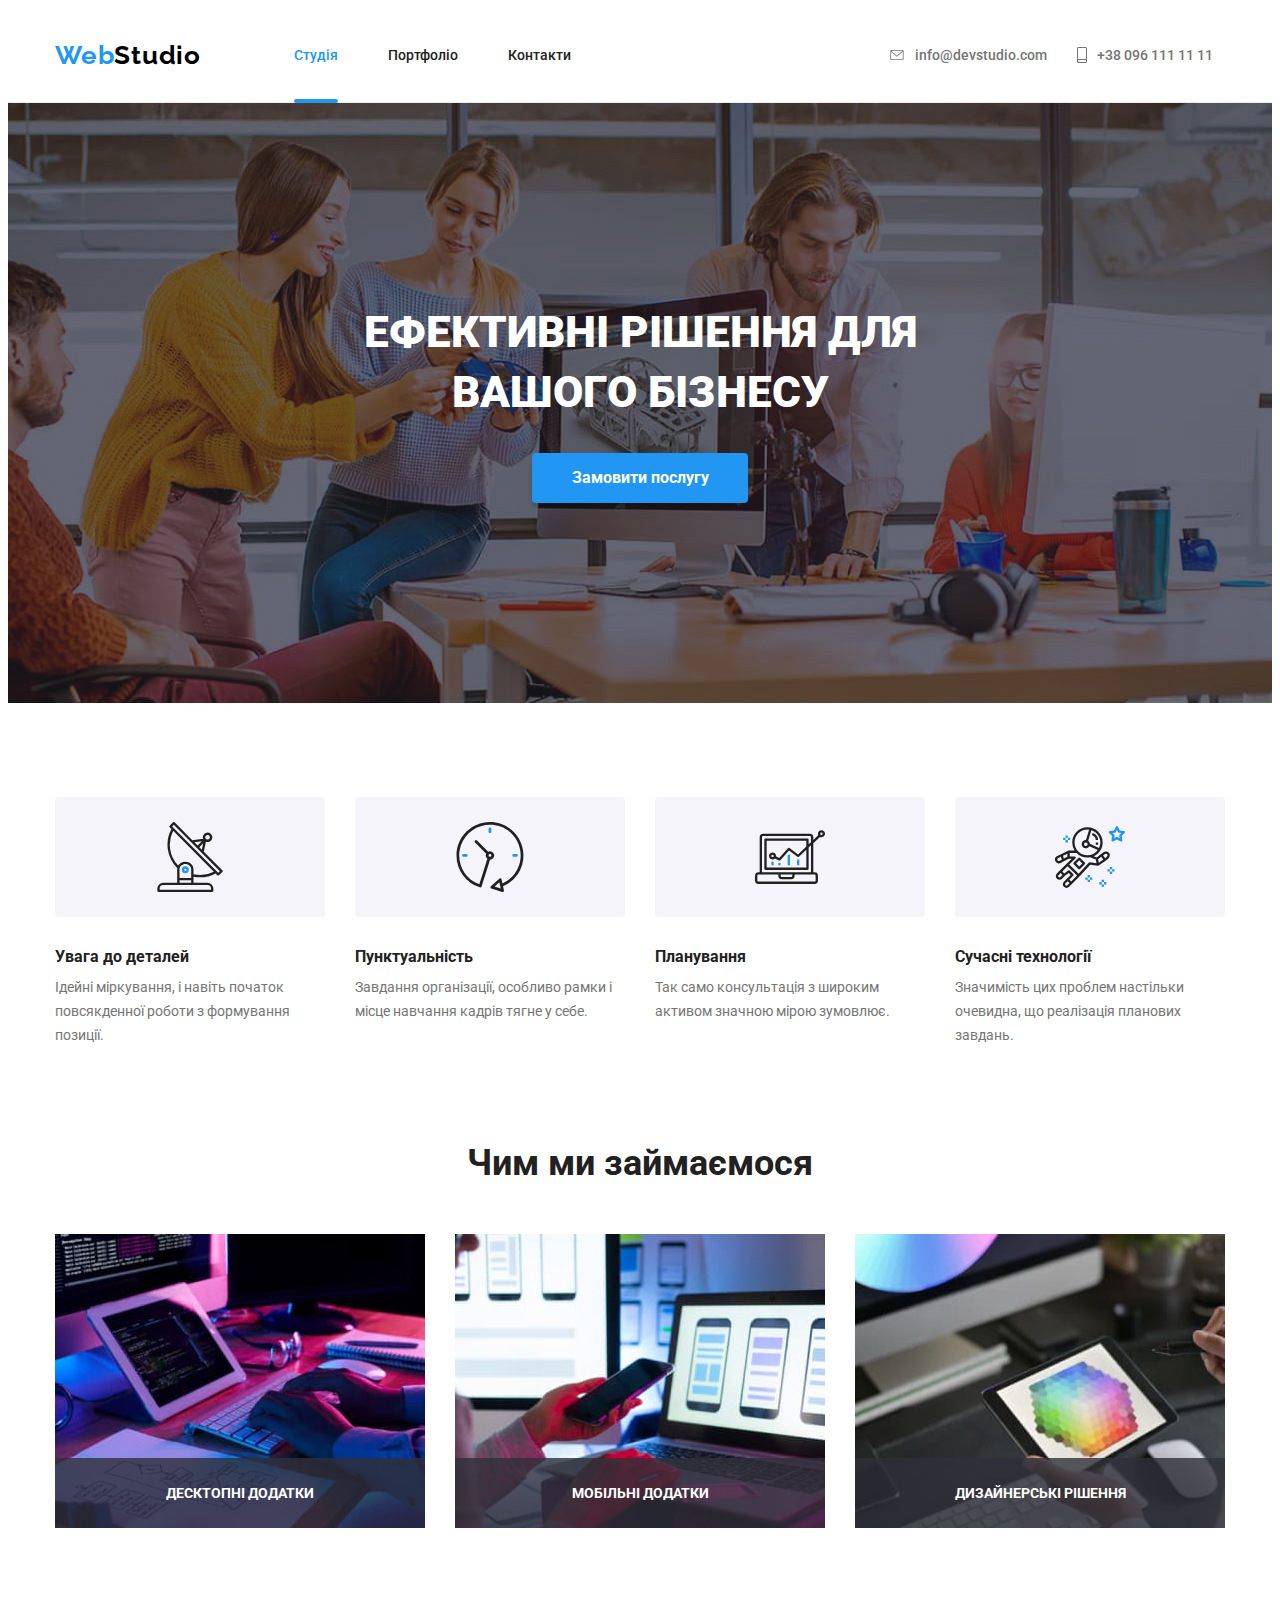
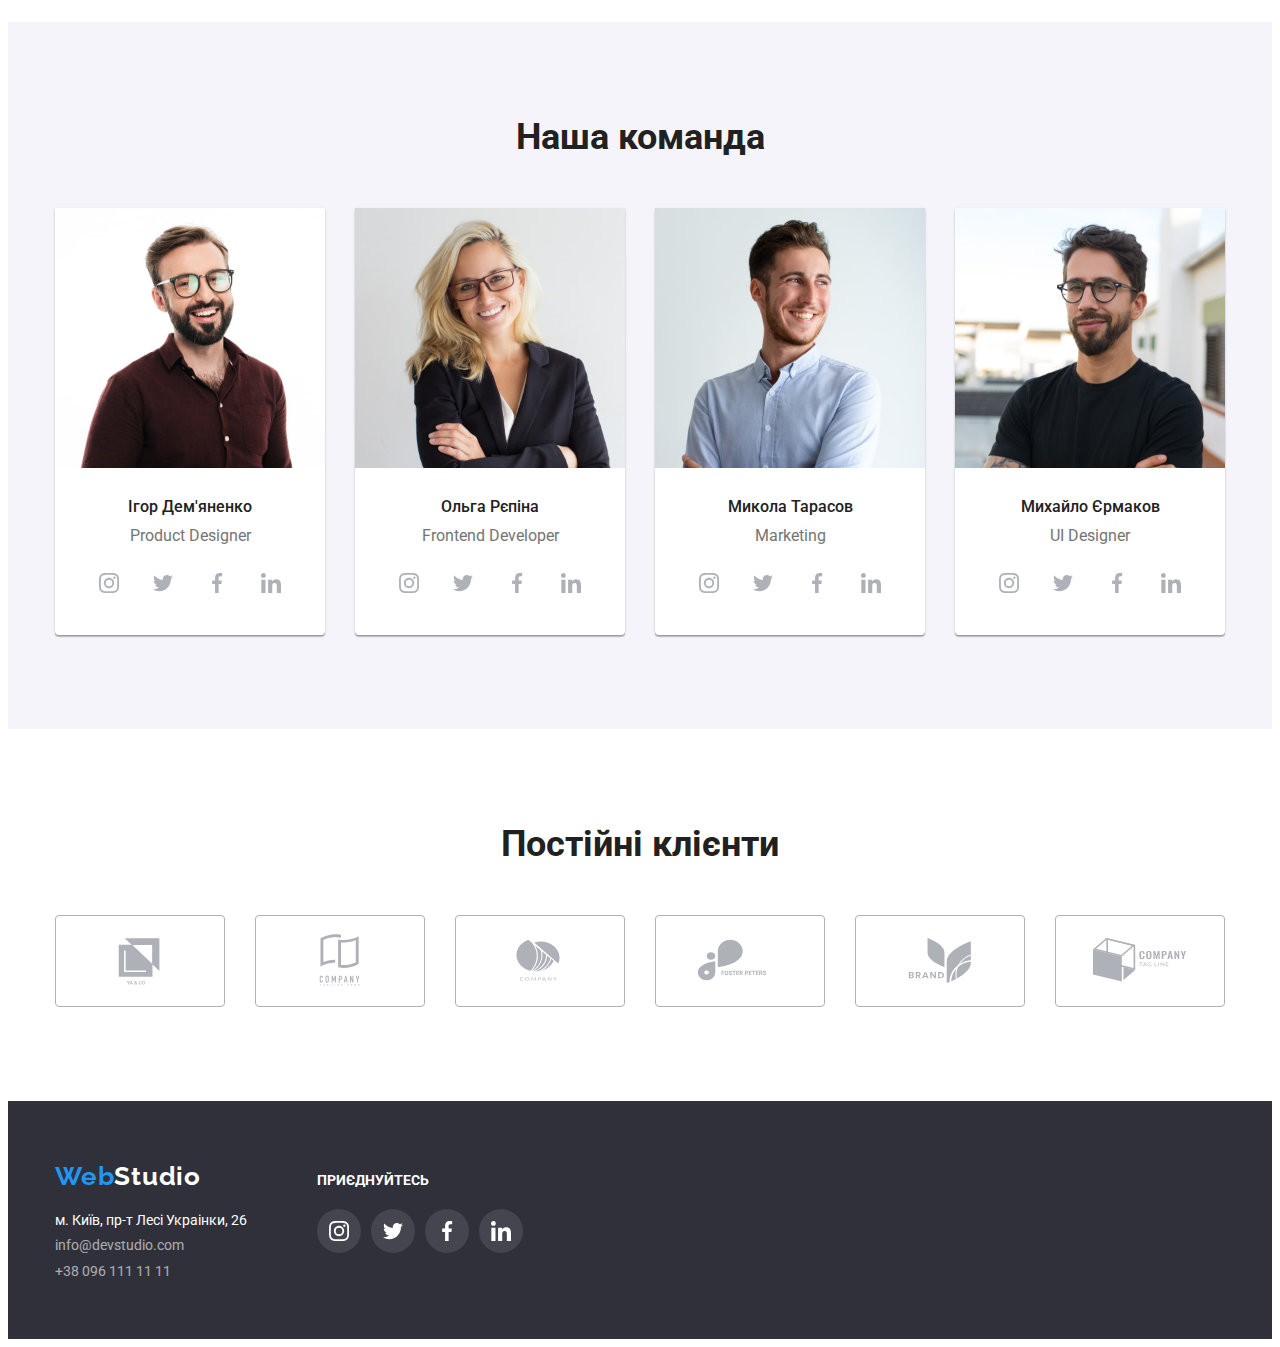
==== index.html @ 398fbf96 "Add files via upload" ====
<!DOCTYPE html>
<html lang="uk">
  <head>
    <meta charset="UTF-8" />
    <meta http-equiv="X-UA-Compatible" content="IE=edge" />
    <meta name="viewport" content="width=device-width, initial-scale=1.0" />
    <title>Web studio</title>
    <link rel="preconnect" href="https://fonts.googleapis.com" />
    <link rel="preconnect" href="https://fonts.gstatic.com" crossorigin />
    <link
      href="https://fonts.googleapis.com/css2?family=Raleway:wght@700&family=Roboto:wght@400;500;700;900&display=swap"
      rel="stylesheet"
    />
    <link
      rel="stylesheet"
      href="https://cdnjs.cloudflare.com/ajax/libs/modern-normalize/1.1.0/modern-normalize.min.css"
      integrity="sha512-wpPYUAdjBVSE4KJnH1VR1HeZfpl1ub8YT/NKx4PuQ5NmX2tKuGu6U/JRp5y+Y8XG2tV+wKQpNHVUX03MfMFn9Q=="
      crossorigin="anonymous"
      referrerpolicy="no-referrer"
    />
    <link rel="stylesheet" href="./css/styles.css" />
  </head>
  <body>
    <header class="header">
      <div class="container">
        <nav class="header-nav">
          <a lang="en" class="link logo" href="./index.html"
            >Web<span class="logo-second-part">Studio</span></a
          >
          <ul class="list list-header-menu">
            <li class="left-header-item">
              <a class="link current" href="./index.html">Студія</a>
            </li>
            <li class="left-header-item">
              <a class="link" href="./portfolio.html">Портфоліо</a>
            </li>
            <li class="left-header-item">
              <a class="link" href="#">Контакти</a>
            </li>
          </ul>

          <ul class="list list-header-contacts">
            <li>
              <a class="link header-contacts" href="mailto:info@devstudio.com"
                ><svg class="icon-header" width="16" height="10">
                  <use href="./images/icons.svg#icon-envelope"></use></svg
                >info@devstudio.com</a
              >
            </li>
            <li>
              <a class="link header-contacts" href="tel:++380961111111"
                ><svg class="icon-header" width="10" height="16">
                  <use href="./images/icons.svg#icon-smartphone"></use></svg
                >+38 096 111 11 11</a
              >
            </li>
          </ul>
        </nav>
      </div>
    </header>
    <main>
      <!-- Секція герой -->
      <section class="hero-bgc bgi">
        <div class="container">
          <h1 class="hero-title">
            Ефективні рішення для <br />
            вашого бізнесу
          </h1>
          <button class="btn-studia" type="button" data-modal-open>
            Замовити послугу
          </button>
          <div class="backdrop is-hidden" data-modal>
            <div class="modal">
              <button class="button-modal" type="button" data-modal-close>
                <svg width="18" height="18">
                  <use href="./images/icons.svg#icon-close-black"></use>
                </svg>
              </button>
            </div>
          </div>
        </div>
      </section>

      <!-- Перлік переваг -->
      <section class="section benefits">
        <div class="container">
          <h2 class="visually-hidden">Наші переваги</h2>
          <ul class="list list-benefits">
            <li>
              <div class="thumb">
                <svg width="70" height="70">
                  <use href="./images/icons.svg#icon-antenna"></use>
                </svg>
              </div>
              <h3 class="post-title">Увага до деталей</h3>
              <p class="post-text">
                Ідейні міркування, і навіть початок повсякденної роботи з
                формування позиції.
              </p>
            </li>
            <li>
              <div class="thumb">
                <svg width="70" height="70">
                  <use href="./images/icons.svg#icon-clock"></use>
                </svg>
              </div>
              <h3 class="post-title">Пунктуальність</h3>
              <p class="post-text">
                Завдання організації, особливо рамки і місце навчання кадрів
                тягне у себе.
              </p>
            </li>
            <li>
              <div class="thumb">
                <svg width="70" height="70">
                  <use href="./images/icons.svg#icon-diagram"></use>
                </svg>
              </div>
              <h3 class="post-title">Планування</h3>
              <p class="post-text">
                Так само консультація з широким активом значною мірою зумовлює.
              </p>
            </li>
            <li>
              <div class="thumb">
                <svg width="70" height="70">
                  <use href="./images/icons.svg#icon-astronaut"></use>
                </svg>
              </div>
              <h3 class="post-title">Сучасні технології</h3>
              <p class="post-text">
                Значимість цих проблем настільки очевидна, що реалізація
                планових завдань.
              </p>
            </li>
          </ul>
        </div>
      </section>

      <!-- чим займається компанія -->
      <section class="section">
        <div class="container">
          <h2 class="section-title">Чим ми займаємося</h2>
          <ul class="list list-flex">
            <li>
              <div class="img-overlay">
                <img
                  src="./images/box1.jpg"
                  alt="людина друкує на клавіатурі"
                  width="370"
                />
                <div class="text-overlay"><h3>Десктопні додатки</h3></div>
              </div>
            </li>
            <li>
              <div class="img-overlay">
                <img
                  src="./images/box2.jpg"
                  alt="людина тримає у руці телефон"
                  width="370"
                />
                <div class="text-overlay"><h3>Мобільні додатки</h3></div>
              </div>
            </li>
            <li>
              <div class="img-overlay">
                <img
                  src="./images/box3.jpg"
                  alt="людина користується планшетом"
                  width="370"
                />
                <div class="text-overlay"><h3>Дизайнерські рішення</h3></div>
              </div>
            </li>
          </ul>
        </div>
      </section>

      <!-- команда -->
      <section class="team-bgc section">
        <div class="container">
          <h2 class="section-title">Наша команда</h2>
          <ul class="list team-flex">
            <li class="team-list-item">
              <img
                src="./images/img.jpg"
                alt="фото Ігоря Дем'яненка"
                width="270"
              />
              <div class="team-title-text">
                <h3 class="team-titles">Ігор Дем'яненко</h3>
                <p lang="en" class="team-text">Product Designer</p>
                <ul class="list-team-social">
                  <li>
                    <a class="link-team-social" href="#"
                      ><svg class="icon-team-social" width="20" height="20">
                        <use
                          href="./images/icons.svg#icon-instagram"
                        ></use></svg
                    ></a>
                  </li>
                  <li>
                    <a class="link-team-social" href="#"
                      ><svg class="icon-team-social" width="20" height="20">
                        <use href="./images/icons.svg#icon-twitter"></use></svg
                    ></a>
                  </li>
                  <li>
                    <a class="link-team-social" href="#"
                      ><svg class="icon-team-social" width="20" height="20">
                        <use href="./images/icons.svg#icon-facebook"></use></svg
                    ></a>
                  </li>
                  <li>
                    <a class="link-team-social" href="#"
                      ><svg class="icon-team-social" width="20" height="20">
                        <use href="./images/icons.svg#icon-linkedin"></use></svg
                    ></a>
                  </li>
                </ul>
              </div>
            </li>
            <li class="team-list-item">
              <img
                src="./images/img1.jpg"
                alt="фото Ольги Рєпіної"
                width="270"
              />
              <div class="team-title-text">
                <h3 class="team-titles">Ольга Рєпіна</h3>
                <p lang="en" class="team-text">Frontend Developer</p>
                <ul class="list-team-social">
                  <li>
                    <a class="link-team-social" href="#"
                      ><svg class="icon-team-social" width="20" height="20">
                        <use
                          href="./images/icons.svg#icon-instagram"
                        ></use></svg
                    ></a>
                  </li>
                  <li>
                    <a class="link-team-social" href="#"
                      ><svg class="icon-team-social" width="20" height="20">
                        <use href="./images/icons.svg#icon-twitter"></use></svg
                    ></a>
                  </li>
                  <li>
                    <a class="link-team-social" href="#"
                      ><svg class="icon-team-social" width="20" height="20">
                        <use href="./images/icons.svg#icon-facebook"></use></svg
                    ></a>
                  </li>
                  <li>
                    <a class="link-team-social" href="#"
                      ><svg class="icon-team-social" width="20" height="20">
                        <use href="./images/icons.svg#icon-linkedin"></use></svg
                    ></a>
                  </li>
                </ul>
              </div>
            </li>
            <li class="team-list-item">
              <img
                src="./images/img2.jpg"
                alt="фото Миколи Тарасова"
                width="270"
              />
              <div class="team-title-text">
                <h3 class="team-titles">Микола Тарасов</h3>
                <p lang="en" class="team-text">Marketing</p>
                <ul class="list-team-social">
                  <li>
                    <a class="link-team-social" href="#"
                      ><svg class="icon-team-social" width="20" height="20">
                        <use
                          href="./images/icons.svg#icon-instagram"
                        ></use></svg
                    ></a>
                  </li>
                  <li>
                    <a class="link-team-social" href="#"
                      ><svg class="icon-team-social" width="20" height="20">
                        <use href="./images/icons.svg#icon-twitter"></use></svg
                    ></a>
                  </li>
                  <li>
                    <a class="link-team-social" href="#"
                      ><svg class="icon-team-social" width="20" height="20">
                        <use href="./images/icons.svg#icon-facebook"></use></svg
                    ></a>
                  </li>
                  <li>
                    <a class="link-team-social" href="#"
                      ><svg class="icon-team-social" width="20" height="20">
                        <use href="./images/icons.svg#icon-linkedin"></use></svg
                    ></a>
                  </li>
                </ul>
              </div>
            </li>
            <li class="team-list-item">
              <img
                src="./images/img3.jpg"
                alt="фото Михайла Єрмакова"
                width="270"
              />
              <div class="team-title-text">
                <h3 class="team-titles">Михайло Єрмаков</h3>
                <p lang="en" class="team-text">UI Designer</p>
                <ul class="list-team-social">
                  <li>
                    <a class="link-team-social" href="#"
                      ><svg class="icon-team-social" width="20" height="20">
                        <use
                          href="./images/icons.svg#icon-instagram"
                        ></use></svg
                    ></a>
                  </li>
                  <li>
                    <a class="link-team-social" href="#"
                      ><svg class="icon-team-social" width="20" height="20">
                        <use href="./images/icons.svg#icon-twitter"></use></svg
                    ></a>
                  </li>
                  <li>
                    <a class="link-team-social" href="#"
                      ><svg class="icon-team-social" width="20" height="20">
                        <use href="./images/icons.svg#icon-facebook"></use></svg
                    ></a>
                  </li>
                  <li>
                    <a class="link-team-social" href="#"
                      ><svg class="icon-team-social" width="20" height="20">
                        <use href="./images/icons.svg#icon-linkedin"></use></svg
                    ></a>
                  </li>
                </ul>
              </div>
            </li>
          </ul>
        </div>
      </section>

      <!-- Постійні клієнти -->
      <section class="section">
        <div class="container">
          <h2 class="section-title">Постійні клієнти</h2>
          <ul class="list-logo">
            <li class="item-logo">
              <a class="link-logo" href="#"
                ><svg width="106" height="60">
                  <use href="./images/icons.svg#icon-logo1"></use></svg
              ></a>
            </li>
            <li class="item-logo">
              <a class="link-logo" href="#"
                ><svg width="106" height="60">
                  <use href="./images/icons.svg#icon-logo2"></use></svg
              ></a>
            </li>
            <li class="item-logo">
              <a class="link-logo" href="#"
                ><svg width="106" height="60">
                  <use href="./images/icons.svg#icon-logo3"></use></svg
              ></a>
            </li>
            <li class="item-logo">
              <a class="link-logo" href="#"
                ><svg width="106" height="60">
                  <use href="./images/icons.svg#icon-logo4"></use></svg
              ></a>
            </li>
            <li class="item-logo">
              <a class="link-logo" href="#"
                ><svg width="106" height="60">
                  <use href="./images/icons.svg#icon-logo5"></use></svg
              ></a>
            </li>
            <li class="item-logo">
              <a class="link-logo" href="#"
                ><svg width="106" height="60">
                  <use href="./images/icons.svg#icon-logo6"></use></svg
              ></a>
            </li>
          </ul>
        </div>
      </section>
    </main>
    <footer class="footer-bgc">
      <div class="container">
        <div class="contacts-social">
          <div class="logo-contact">
            <a lang="en" class="link logo-footer" href="./index.html"
              >Web<span class="footer-logo-second-part">Studio</span></a
            >
            <address class="footer-address">
              <ul class="list list-footer">
                <li>
                  <a
                    class="link footer-link"
                    href="https://goo.gl/maps/CPtrU1FHBa2aNyZL9"
                    target="_blank"
                    rel="noopener noreferrer nofollow"
                    >м. Київ, пр-т Лесі Украінки, 26</a
                  >
                </li>
                <li>
                  <a
                    class="link footer-link opacity-link"
                    href="mailto:info@devstudio.com"
                    >info@devstudio.com</a
                  >
                </li>
                <li>
                  <a
                    class="link footer-link opacity-link"
                    href="tel:++380961111111"
                    >+38 096 111 11 11</a
                  >
                </li>
              </ul>
            </address>
          </div>
          <div class="footer-social-link">
            <h2 class="footer-injoin">приєднуйтесь</h2>
            <ul class="list-footer-social">
              <li>
                <a class="link-footer-social" href="#"
                  ><svg class="icon-footer-social" width="20" height="20">
                    <use href="./images/icons.svg#icon-instagram"></use></svg
                ></a>
              </li>
              <li>
                <a class="link-footer-social" href="#"
                  ><svg class="icon-footer-social" width="20" height="20">
                    <use href="./images/icons.svg#icon-twitter"></use></svg
                ></a>
              </li>
              <li>
                <a class="link-footer-social" href="#"
                  ><svg class="icon-footer-social" width="20" height="20">
                    <use href="./images/icons.svg#icon-facebook"></use></svg
                ></a>
              </li>
              <li>
                <a class="link-footer-social" href="#"
                  ><svg class="icon-footer-social" width="20" height="20">
                    <use href="./images/icons.svg#icon-linkedin"></use></svg
                ></a>
              </li>
            </ul>
          </div>
        </div>
      </div>
    </footer>
    <script src="./js/modal.js"></script>
  </body>
</html>
---- css/styles.css ----
:root {
  --primary-text-color: #212121;
  --secondary-text-color: #757575;
  --design-color: rgba(33, 150, 243, 1);
  --white-color: #ffffff;
  --dark-bgc: #2f303a;
  --light-bgc: #f5f4fa;
  --active-button: #188ce8;
  --logo-second-part-color: #000000;
  --primary-icons-color: #afb1b8;
  --timing-function: cubic-bezier(0.4, 0, 0.2, 1);
}

* {
  box-sizing: border-box;
}

body {
  font-family: "Roboto", "Raleway", sans-serif;
  color: var(--primary-text-color);
  font-size: 14px;
  font-weight: 400;
}

ul {
  list-style-type: none;
}

h1,
h2,
h3,
h4,
h5,
h6,
p,
ul {
  margin: 0;
  padding: 0;
}

img {
  display: block;
  max-width: 100%;
  height: auto;
}

.list {
  list-style: none;
  padding-left: 0;
  margin: 0;
}

.section {
  padding: 94px 0;
}

.container {
  width: 1200px;
  padding: 0 15px;
  margin: 0 auto;
}

/* UI components */
.link {
  position: relative;
  /* padding: 30px; */
  text-decoration: none;
  color: var(--primary-text-color);
  font-weight: 500;
  line-height: 1.17;
  transition: color 250ms var(--timing-function);
}
.link:hover,
.link:focus {
  color: var(--design-color);
}

.current {
  color: var(--design-color);
}

.current::after {
  content: "";
  position: absolute;
  left: 0;
  bottom: 0;
  margin-bottom: -40px;
  width: 100%;
  height: 4px;
  background-color: var(--design-color);
  border-radius: 2px;
}
/* WebStudio-logo*/
.logo {
  margin-right: 93px;
  font-size: 26px;
  font-weight: 700;
  line-height: 1.17;
  letter-spacing: 0.03em;
  font-family: "Raleway", sans-serif;
  color: var(--design-color);
}
.logo-second-part {
  color: var(--logo-second-part-color);
}

.header-contacts {
  color: var(--secondary-text-color);
  display: flex;
  align-items: center;
  gap: 10px;
}
.footer-link {
  color: var(--white-color);
  font-weight: 400;
}
.opacity-link {
  opacity: 60%;
}
.btn-studia {
  display: block;
  margin-right: auto;
  margin-left: auto;
  background-color: var(--design-color);
  color: var(--white-color);
  box-shadow: 0px 4px 4px rgba(0, 0, 0, 0.15);
  border-radius: 4px;
  width: 216px;
  height: 50px;
  cursor: pointer;
  font-family: inherit;
  font-size: 16px;
  font-weight: 700;
  line-height: 1.88;
  border: transparent;
  transition: color 250ms var(--timing-function),
    background-color 250ms var(--timing-function);
}
.btn-studia:hover,
.btn-studia:focus {
  color: var(--white-color);
  background-color: var(--active-button);
}

/*Header*/
.header {
  padding: 32px 0;
  border-bottom: 1px solid #ececec;
}

.header-nav {
  display: flex;
  align-items: center;
}

.list-header-menu {
  display: flex;
}
.list-header-contacts {
  display: flex;
  gap: 30px;
}

.left-header-item {
  margin-right: 50px;
}

.left-header-item:last-child {
  margin-right: 318px;
}

.right-header-item:last-child {
  margin: 0;
}

.icon-header {
  fill: currentColor;
}

.icon-header:hover,
.icon-header:focus {
  fill: currentColor;
}

/*Hero Sections */
.hero-title {
  margin: 0 auto 30px;
  min-width: 696px;
  color: var(--white-color);
  text-transform: uppercase;
  text-align: center;
  font-size: 44px;
  line-height: 1.36;
  font-weight: 900;
}

.hero-bgc {
  max-width: 1600px;
  margin: 0 auto;
  padding: 200px 0;
  background-color: var(--dark-bgc);
}

.bgi {
  background-image: linear-gradient(
      rgba(47, 48, 58, 0.4),
      rgba(47, 48, 58, 0.4)
    ),
    url(../images/bgi.jpg);
  background-position: center;
}
.backdrop {
  position: fixed;
  top: 0;
  left: 0;
  width: 100%;
  height: 100%;
  background-color: rgba(0, 0, 0, 0.2);
  opacity: 1;
  visibility: visible;
  transition: opacity 250ms var(--timing-function),
  visibility 250ms var(--timing-function);
}

.backdrop.is-hidden {
  opacity: 0;
  visibility: hidden;
  pointer-events: none;
}
.backdrop.is-hidden .modal {
  transform: translate(-50%, -50%) scale(0.9);
}

.modal {
  position: absolute;
  left: 50%;
  top: 50%;
  transform: translate(-50%, -50%) scale(1);
  width: 100%;
  max-width: 528px;
  height: 100%;
  max-height: 581px;
  box-shadow: 0px 1px 3px rgba(0, 0, 0, 0.12), 0px 1px 1px rgba(0, 0, 0, 0.14),
    0px 2px 1px rgba(0, 0, 0, 0.2);
  border-radius: 4px;
  background-color: var(--white-color);
  transition: transform 250ms var(--timing-function);
}
.button-modal {
  position: absolute;
  top: 8px;
  right: 8px;
  display: flex;
  justify-content: center;
  align-items: center;
  width: 30px;
  height: 30px;
  border-radius: 50%;
  border: 1px solid rgba(0, 0, 0, 0.1);
  background-color: #fff;
}

/* Hidden title 2-nd section */
.benefits {
  padding-bottom: 0;
}

.list-benefits {
  display: flex;
  gap: 30px;
}

.thumb {
  display: flex;
  justify-content: center;
  align-items: center;
  margin-bottom: 30px;
  border-radius: 4px;
  width: 270px;
  height: 120px;
  background-color: var(--light-bgc);
}

.visually-hidden {
  position: absolute;
  width: 1px;
  height: 1px;
  margin: -1px;
  padding: 0;
  overflow: hidden;
  border: 0;
}

.post-title {
  margin-bottom: 10px;
  line-height: 1.17;
}

.post-text {
  margin-bottom: 0;
  color: var(--secondary-text-color);
  line-height: 1.7;
}

/* Section 3 */
.list-flex {
  display: flex;
  gap: 30px;
}
.section-title {
  margin-bottom: 50px;
  font-size: 36px;
  line-height: 1.17;
  text-align: center;
}

.img-overlay {
  position: relative;
  z-index: -1;
}

.text-overlay {
  position: absolute;
  left: 0;
  bottom: 0;
  height: 70px;
  width: 100%;
  background-color: rgba(47, 48, 58, 0.8);
  display: flex;
  justify-content: center;
  align-items: center;
}

.text-overlay h3 {
  text-transform: uppercase;
  color: var(--white-color);
  font-size: 14px;
  line-height: 1.17;
}
/* Section 4 */
.team-flex {
  display: flex;
  gap: 30px;
}
.team-list-item {
  flex-basis: calc((100% - 90px) / 4);
  background-color: var(--white-color);
  box-shadow: 0px 1px 3px rgba(0, 0, 0, 0.12), 0px 1px 1px rgba(0, 0, 0, 0.14),
    0px 2px 1px rgba(0, 0, 0, 0.2);
  border-radius: 0px 0px 4px 4px;
}

.team-title-text {
  text-align: center;
  padding: 30px;
}

.team-titles {
  margin-bottom: 10px;
  font-size: 16px;
  line-height: 1.17;
  font-weight: 500;
}

.team-text {
  margin-bottom: 16px;
  color: var(--secondary-text-color);
  font-size: 16px;
  line-height: 1.17;
}

.list-team-social {
  display: flex;
  gap: 10px;
  justify-content: center;
}

.link-team-social {
  display: flex;
  justify-content: center;
  align-items: center;
  width: 44px;
  height: 44px;
  border-radius: 50%;
  transition: background-color 250ms var(--timing-function);
}

.link-team-social:hover,
.link-team-social:focus {
  background-color: var(--design-color);
  border-radius: 50%;
}

.link-team-social:hover svg,
.link-team-social:focus svg {
  fill: var(--white-color);
}

.icon-team-social {
  fill: var(--primary-icons-color);
}

.team-bgc {
  background-color: var(--light-bgc);
}

/* Section 5 */
.list-logo {
  display: flex;
  justify-content: center;
  align-items: center;
  gap: 30px;
}

.link-logo {
  display: flex;
  justify-content: center;
  align-items: center;
  width: 170px;
  height: 92px;
  fill: var(--primary-icons-color);
  border: 1px solid var(--primary-icons-color);
  border-radius: 4px;
  transition: border 250ms var(--timing-function),
    fill 250ms var(--timing-function);
}

.link-logo:hover,
.link-logo:focus {
  fill: var(--design-color);
  border: 1px solid var(--design-color);
}

/*Footer*/
.footer-bgc {
  padding: 60px 0;
  background-color: var(--dark-bgc);
}

.footer-logo-second-part {
  color: var(--white-color);
}

.logo-footer {
  display: block;
  font-size: 26px;
  font-weight: 700;
  line-height: 1.17;
  letter-spacing: 0.03em;
  font-family: "Raleway", sans-serif;
  color: var(--design-color);
}

.list-footer {
  display: flex;
  flex-direction: column;
  gap: 9px;
}

.footer-address {
  font-style: normal;
}

.icon-footer-social {
  fill: var(--white-color);
}

.logo-contact {
  display: flex;
  gap: 20px;
  flex-direction: column;
}

.contacts-social {
  display: flex;
  align-items: baseline;
  gap: 70px;
}

.footer-injoin {
  margin-bottom: 20px;
  line-height: 1.17;
  font-size: 14px;
  text-transform: uppercase;
  color: var(--white-color);
}
.list-footer-social {
  display: flex;
  gap: 10px;
}

.link-footer-social {
  background-color: rgba(255, 255, 255, 0.1);
  display: flex;
  justify-content: center;
  align-items: center;
  border-radius: 50%;
  width: 44px;
  height: 44px;
  transition: background-color 250ms var(--timing-function);
}

.link-footer-social:hover,
.link-footer-social:focus {
  background-color: var(--design-color);
}

/* PORTFOLIO PAGE */
/* button portfolio */
.btn-portfolio {
  padding: 6px 22px;
  background-color: var(--light-bgc);
  color: var(--primary-text-color);
  border-radius: 4px;
  cursor: pointer;
  font-family: inherit;
  font-size: 16px;
  font-weight: 500;
  line-height: 1.63;
  border: transparent;
  box-shadow: none;
  transition: color 250ms var(--timing-function),
    background-color 250ms var(--timing-function),
    box-shadow 250ms var(--timing-function);
}
.btn-portfolio:hover,
.btn-portfolio:focus {
  box-shadow: 0px 4px 4px rgba(0, 0, 0, 0.15);
  color: var(--white-color);
  background-color: var(--design-color);
}
.list-btn {
  display: flex;
  justify-content: center;
  gap: 8px;
  margin-bottom: 34px;
}



/* portfolio section */
.portfolio-title {
  font-size: 18px;
  line-height: 2;
}
.portfolio-text {
  color: var(--secondary-text-color);
  font-size: 16px;
  line-height: 1.88;
}
.item {
  width: 370px;
  height: 404px;
  border: 1px solid #eeeeee;
}

.item:focus,
.item:hover {
  box-shadow: 0px 1px 1px rgba(0, 0, 0, 0.12), 0px 4px 4px rgba(0, 0, 0, 0.06),
    1px 4px 6px rgba(0, 0, 0, 0.16);
}

.list-item {
  display: flex;
  flex-wrap: wrap;
  gap: 30px;
}

.list-item-text {
  padding: 20px 24px;
}

.item-thumb {
  position: relative;
  overflow: hidden;
}
.item-overlay-text {
  position: absolute;
  top: 0;
  left: 0;
  width: 100%;
  height: 100%;
  padding: 63px 24px;
  background-color: rgba(33, 150, 243, 0.9);
  transform: translateY(100%);
  font-size: 18px;
  line-height: 1.55;
  color: var(--white-color);
  opacity: 0;
  transition: transform 250ms var(--timing-function),
    opacity 250ms var(--timing-function);
  overflow: auto;
}

.item:hover .item-overlay-text {
  opacity: 1;
  transform: translateY(0);
}
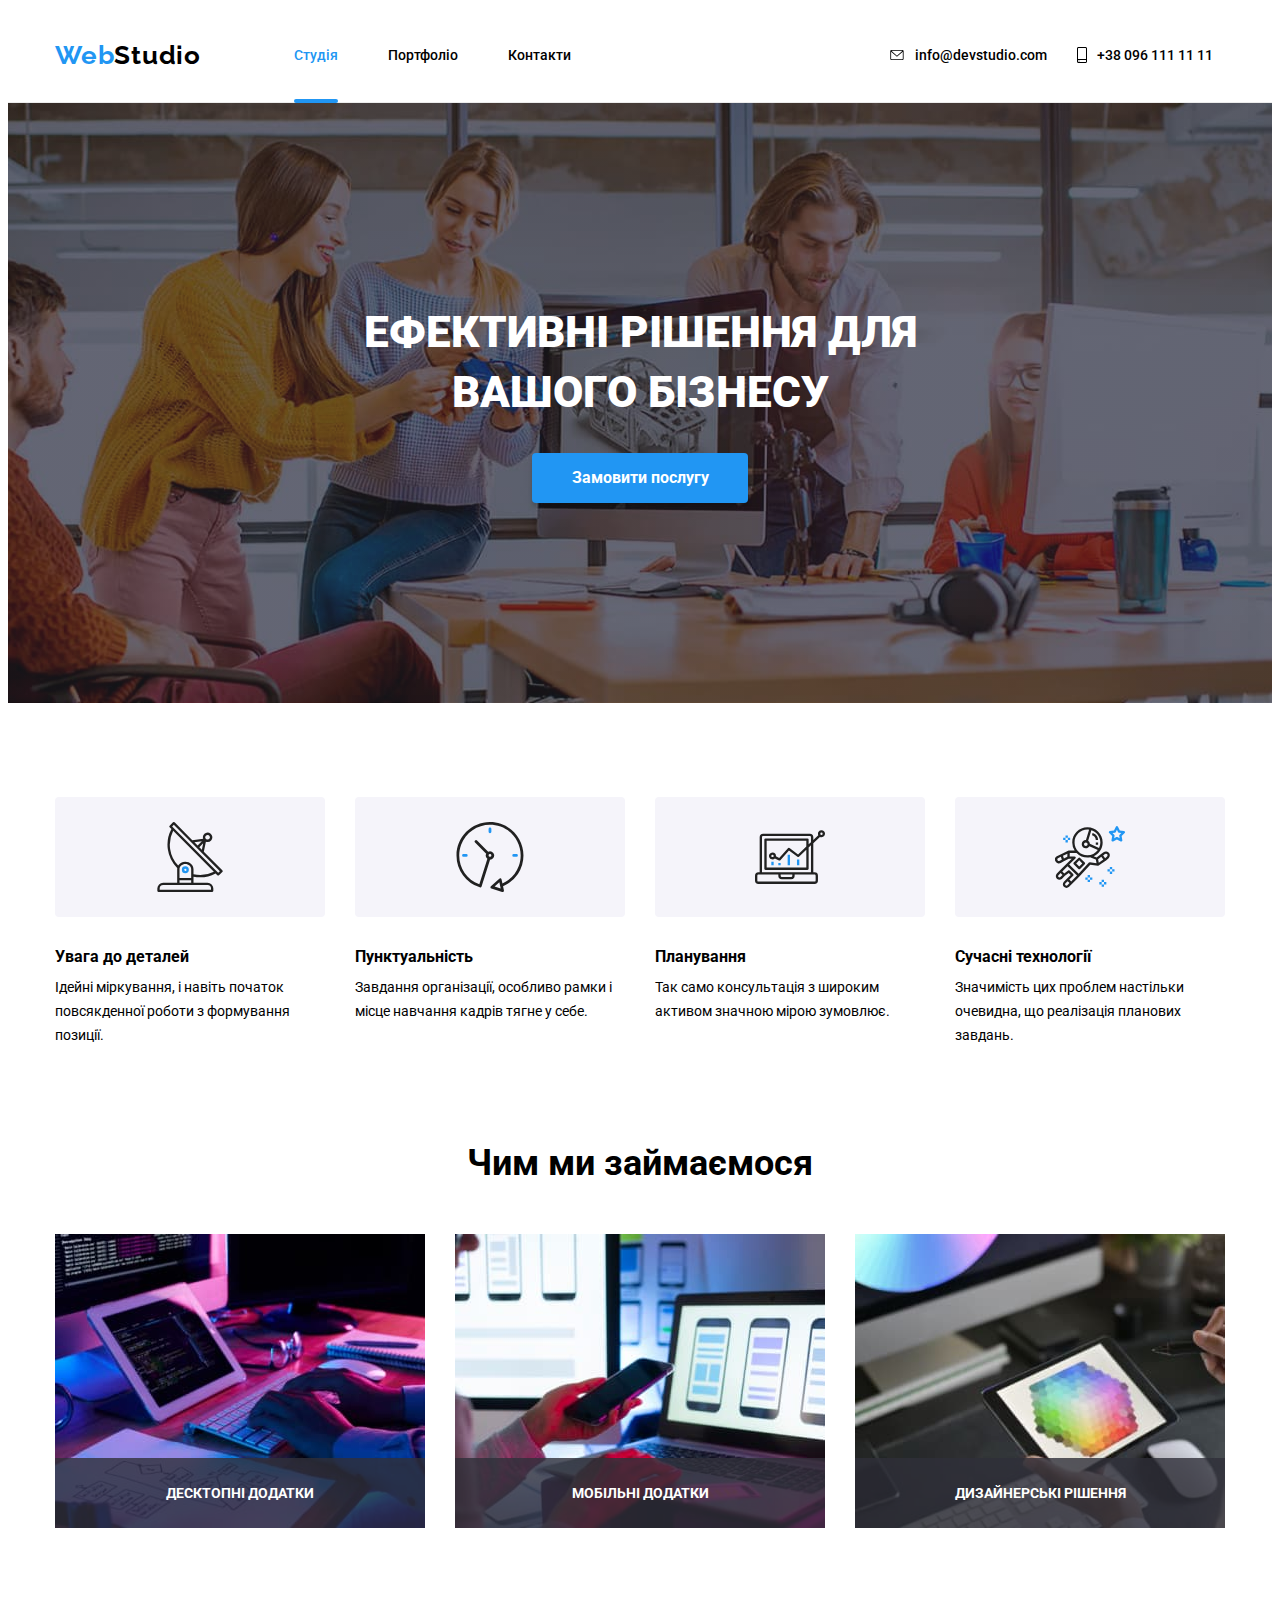
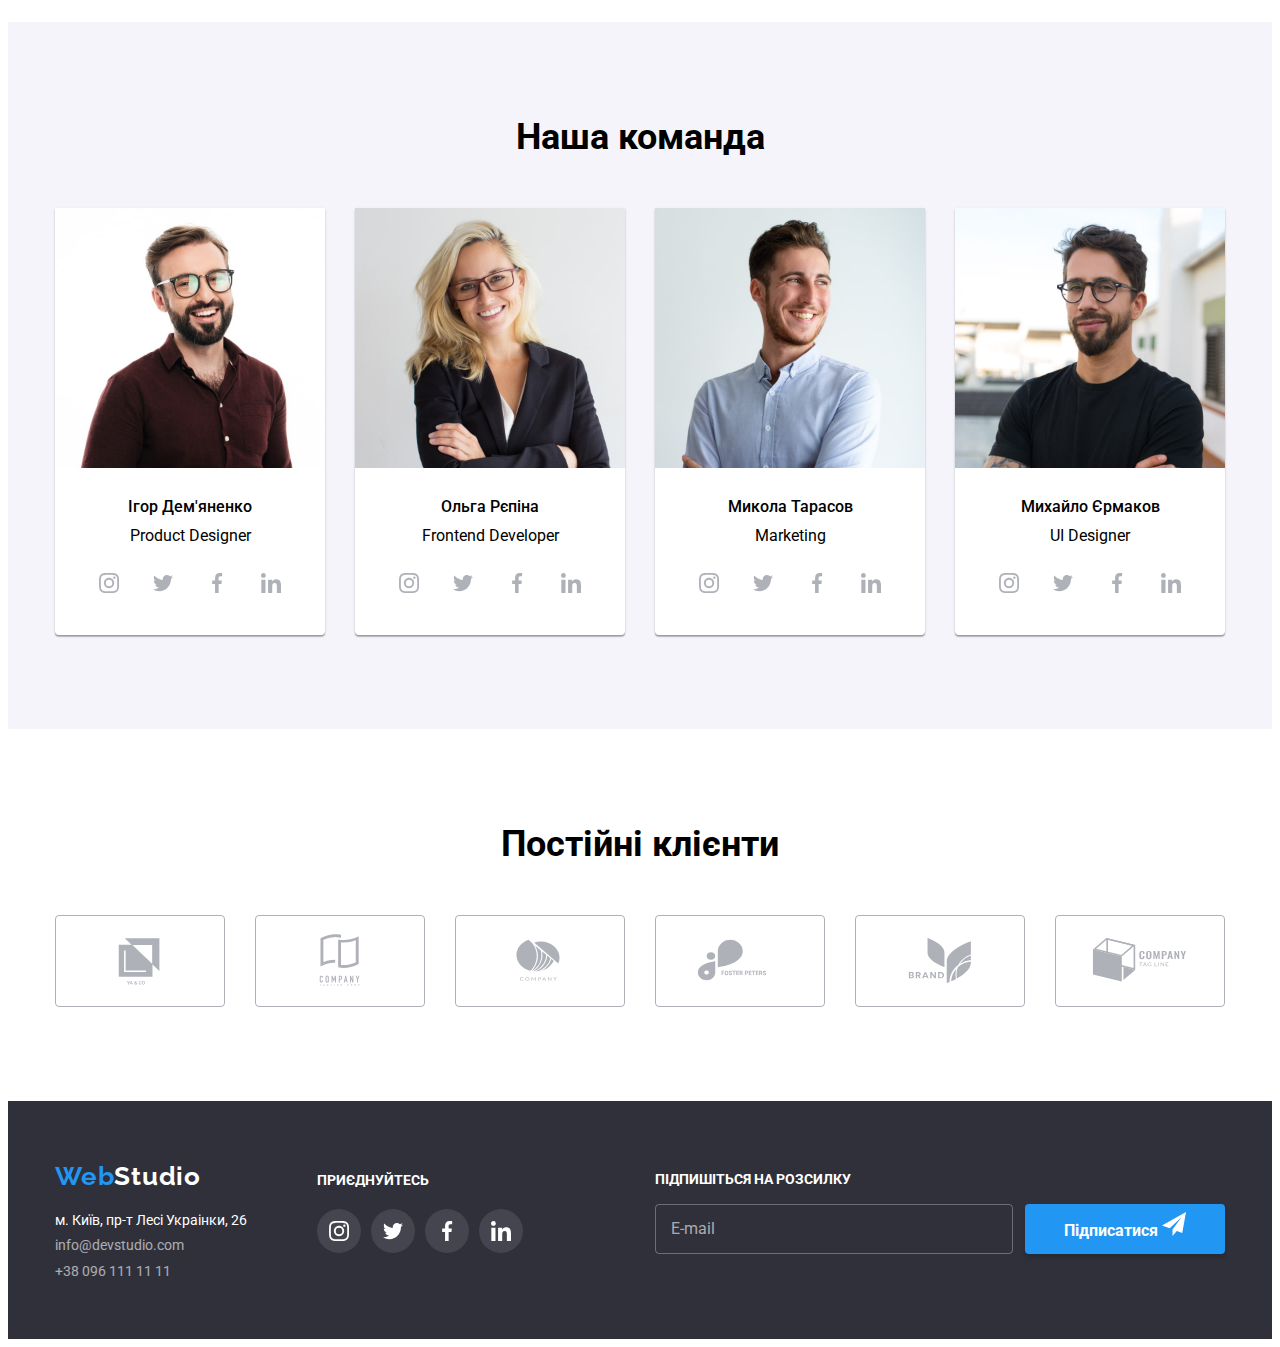
==== commit 35fc1a18: "hw6" ====
--- a/index.html
+++ b/index.html
@@ -69,15 +69,6 @@
           <button class="btn-studia" type="button" data-modal-open>
             Замовити послугу
           </button>
-          <div class="backdrop is-hidden" data-modal>
-            <div class="modal">
-              <button class="button-modal" type="button" data-modal-close>
-                <svg width="18" height="18">
-                  <use href="./images/icons.svg#icon-close-black"></use>
-                </svg>
-              </button>
-            </div>
-          </div>
         </div>
       </section>
 
@@ -386,6 +377,7 @@
         </div>
       </section>
     </main>
+    <!-- FOOTER -->
     <footer class="footer-bgc">
       <div class="container">
         <div class="contacts-social">
@@ -450,9 +442,132 @@
               </li>
             </ul>
           </div>
+          <!-- Підписатися -->
+          <div class="container-footer-form">
+            <h2>
+              <span class="footer-form-title">Підпишіться на розсилку</span>
+            </h2>
+            <form name="footer-form" autocomplete="on" novalidate>
+              <div class="footer-form">
+                <input
+                  class="footer-form-input"
+                  id="footer-user-email"
+                  type="email"
+                  name="user-email"
+                />
+                <label for="footer-user-email">
+                  <span class="footer-form-label">E-mail</span></label
+                >
+              </div>
+
+              <div class="footer-submit-flex">
+                <button
+                  class="btn-studia form-submit footer-form-submit"
+                  type="submit"
+                >
+                  Підписатися
+                  <svg class="icon-footer-social" width="24" height="24">
+                    <use href="./images/icons.svg#icon-send"></use>
+                  </svg>
+                </button>
+              </div>
+            </form>
+          </div>
         </div>
       </div>
     </footer>
+
+    <!-- modal -->
+    <div class="backdrop is-hidden" data-modal>
+      <div class="modal-container">
+        <div class="modal">
+          <button class="modal-close" type="button" data-modal-close>
+            <svg width="18" height="18">
+              <use href="./images/icons.svg#icon-close-black"></use>
+            </svg>
+          </button>
+          <h2 class="modal-title">Залиште свої дані, ми вам передзвонимо</h2>
+          <form name="contact-form" autocomplete="on" novalidate>
+            <div class="form-field">
+              <label class="form-field-label" for="user-name">Ім'я</label>
+              <div class="input-icon-container">
+                <input
+                  class="form-field-input"
+                  id="user-name"
+                  type="text"
+                  name="user-name"
+                  autofocus
+                />
+                <svg class="form-field-icon" width="18" height="18">
+                  <use href="./images/icons.svg#icon-user"></use>
+                </svg>
+              </div>
+            </div>
+
+            <div class="form-field">
+              <label class="form-field-label" for="user-tel">Телефон</label>
+              <div class="input-icon-container">
+                <input
+                  class="form-field-input"
+                  id="user-tel"
+                  type="tel"
+                  name="user-tel"
+                />
+                <svg class="form-field-icon" width="18" height="18">
+                  <use href="./images/icons.svg#icon-phone"></use>
+                </svg>
+              </div>
+            </div>
+
+            <div class="form-field">
+              <label class="form-field-label" for="user-email">Пошта</label>
+              <div class="input-icon-container">
+                <input
+                  class="form-field-input"
+                  id="user-email"
+                  type="email"
+                  name="user-email"
+                />
+                <svg class="form-field-icon" width="18" height="18">
+                  <use href="./images/icons.svg#icon-email"></use>
+                </svg>
+              </div>
+            </div>
+
+            <div class="label-textarea-container">
+              <label class="form-field-label" for="user-comment"
+                >Коментар</label
+              >
+              <textarea
+                class="form-field-textarea"
+                name="user-comment"
+                id="user-comment"
+                placeholder="Введіть текст"
+              ></textarea>
+            </div>
+
+            <div class="form-field-checkbox checkbox">
+              <input
+                class="checkbox-input"
+                id="terms-checkbox"
+                type="checkbox"
+                name="terms-checkbox"
+              />
+              <svg class="checkbox-icon" width="16" height="15">
+                <use href="./images/icons.svg#icon-check"></use>
+              </svg>
+              <label class="form-checkbox-label" for="terms-checkbox"
+                >Погоджуюся з розсилкою та приймаю
+                <a class="checkbox-link" href="#">Умови договору</a></label
+              >
+            </div>
+            <button class="btn-studia form-submit" type="submit">
+              Відправити
+            </button>
+          </form>
+        </div>
+      </div>
+    </div>
     <script src="./js/modal.js"></script>
   </body>
 </html>
--- a/css/styles.css
+++ b/css/styles.css
@@ -1,14 +1,25 @@
 :root {
-  --primary-text-color: #212121;
-  --secondary-text-color: #757575;
-  --design-color: rgba(33, 150, 243, 1);
+  --primary-dark-color: #212121;
+  --primary-dark-color-opacity20: #21212133;
+  --secondary-dark-color: #757575;
+  --secondary-dark-color-opacity50: #75757580;
+  --design-color: #2196f3;
+  --design-color-opacity90: #2196f3e6;
   --white-color: #ffffff;
+  --white-color-opacity10: #ffffff1a;
+  --white-color-opacity30: #ffffff4d;
+  --white-color-opacity60: #ffffff99;
+  --black-color: #000000;
+  --black-color-opacity20: #0003;
+  --black-color-opacity10: #0000001a;
   --dark-bgc: #2f303a;
+  --dark-bgc-opacity80: #2f303acc;
   --light-bgc: #f5f4fa;
   --active-button: #188ce8;
   --logo-second-part-color: #000000;
   --primary-icons-color: #afb1b8;
   --timing-function: cubic-bezier(0.4, 0, 0.2, 1);
+  --border-item: #eeeeee;
 }
 
 * {
@@ -44,6 +55,14 @@
   height: auto;
 }
 
+button {
+  cursor: pointer;
+}
+
+label {
+  cursor: pointer;
+}
+
 .list {
   list-style: none;
   padding-left: 0;
@@ -55,6 +74,7 @@
 }
 
 .container {
+  position: relative;
   width: 1200px;
   padding: 0 15px;
   margin: 0 auto;
@@ -215,11 +235,11 @@
   left: 0;
   width: 100%;
   height: 100%;
-  background-color: rgba(0, 0, 0, 0.2);
+  background-color: var(--black-color-opacity20);
   opacity: 1;
   visibility: visible;
   transition: opacity 250ms var(--timing-function),
-  visibility 250ms var(--timing-function);
+    visibility 250ms var(--timing-function);
 }
 
 .backdrop.is-hidden {
@@ -228,25 +248,34 @@
   pointer-events: none;
 }
 .backdrop.is-hidden .modal {
-  transform: translate(-50%, -50%) scale(0.9);
+  transform: scale(0.9);
+}
+
+.modal-container {
+  display: flex;
+  justify-content: center;
+  align-items: center;
+  padding: 20px;
+  height: 100%;
 }
 
 .modal {
-  position: absolute;
-  left: 50%;
-  top: 50%;
-  transform: translate(-50%, -50%) scale(1);
+  transform: scale(1);
+  /* position: relative; */
   width: 100%;
   max-width: 528px;
   height: 100%;
   max-height: 581px;
+  padding: 40px;
   box-shadow: 0px 1px 3px rgba(0, 0, 0, 0.12), 0px 1px 1px rgba(0, 0, 0, 0.14),
     0px 2px 1px rgba(0, 0, 0, 0.2);
   border-radius: 4px;
+  overflow-y: auto;
   background-color: var(--white-color);
   transition: transform 250ms var(--timing-function);
 }
-.button-modal {
+
+.modal-close {
   position: absolute;
   top: 8px;
   right: 8px;
@@ -256,8 +285,145 @@
   width: 30px;
   height: 30px;
   border-radius: 50%;
-  border: 1px solid rgba(0, 0, 0, 0.1);
+  border: 1px solid var(--black-color-opacity10);
   background-color: #fff;
+}
+
+.modal-close svg {
+  fill: var(--black-color);
+  transition: fill 250ms var(--timing-function);
+}
+
+.modal-close:hover svg {
+  fill: var(--design-color);
+}
+
+.modal-title {
+  margin-bottom: 12px;
+  font-size: 20px;
+  text-align: center;
+  line-height: 1.17;
+  color: var(--primary-text-color);
+}
+
+.form-field {
+  display: flex;
+  flex-direction: column;
+  gap: 4px;
+  position: relative;
+  margin-bottom: 10px;
+}
+
+.form-field-label {
+  width: fit-content;
+  color: var(--secondary-dark-color);
+  font-size: 12px;
+  line-height: 1.17;
+}
+
+.form-field-input {
+  width: 100%;
+  height: 40px;
+  padding: 0 12px 0 40px;
+  border: 1px solid var(--primary-dark-color-opacity20);
+  border-radius: 4px;
+  outline: none;
+  transition: border 250ms var(--timing-function);
+}
+
+.form-field-input:focus {
+  border-color: var(--design-color);
+}
+
+.form-field-input:focus + .form-field-icon {
+  fill: var(--design-color);
+}
+
+.input-icon-container {
+  position: relative;
+}
+
+.form-field-icon {
+  position: absolute;
+  top: 50%;
+  left: 12px;
+  transform: translateY(-50%);
+  fill: var(--primary-dark-color);
+}
+
+.label-textarea-container {
+  display: flex;
+  flex-direction: column;
+  gap: 4px;
+  margin-bottom: 20px;
+}
+
+.form-field-textarea {
+  height: 120px;
+  padding: 12px 16px;
+  border: 1px solid var(--primary-dark-color-opacity20);
+  border-radius: 4px;
+  outline: none;
+  resize: none;
+  transition: border 250ms var(--timing-function);
+}
+
+.form-field-textarea:focus {
+  border: 1px solid var(--design-color);
+}
+
+.form-field-textarea::placeholder {
+  font-size: 12px;
+  line-height: 1.17;
+  color: var(--secondary-dark-color-opacity50);
+}
+
+.form-field-checkbox {
+  margin-bottom: 30px;
+}
+
+.checkbox {
+  display: flex;
+  align-items: center;
+}
+
+.checkbox-input {
+  appearance: none;
+}
+
+.checkbox-icon {
+  position: absolute;
+  margin-left: 12px;
+  fill: transparent;
+  border: 2px solid var(--primary-dark-color);
+  border-radius: 2px;
+  transition: fill 250ms var(--timing-function),
+    background-color 250ms var(--timing-function),
+    border-color 250ms var(--timing-function);
+}
+
+.checkbox-input:checked + .checkbox-icon {
+  fill: var(--white-color);
+  background-color: var(--design-color);
+  border-color: var(--design-color);
+}
+
+.form-checkbox-label {
+  position: relative;
+  padding-left: 35px;
+  color: var(--secondary-dark-color);
+  font-size: 14px;
+  line-height: 1.71;
+  cursor: pointer;
+}
+
+.checkbox-link {
+  color: var(--design-color);
+}
+
+.form-submit {
+  width: 200px;
+  margin: auto;
 }
 
 /* Hidden title 2-nd section */
@@ -325,7 +491,7 @@
   bottom: 0;
   height: 70px;
   width: 100%;
-  background-color: rgba(47, 48, 58, 0.8);
+  background-color: var(--dark-bgc-opacity80);
   display: flex;
   justify-content: center;
   align-items: center;
@@ -432,10 +598,6 @@
 }
 
 /*Footer*/
-.footer-bgc {
-  padding: 60px 0;
-  background-color: var(--dark-bgc);
-}
 
 .footer-logo-second-part {
   color: var(--white-color);
@@ -490,7 +652,7 @@
 }
 
 .link-footer-social {
-  background-color: rgba(255, 255, 255, 0.1);
+  background-color: var(--white-color-opacity10);
   display: flex;
   justify-content: center;
   align-items: center;
@@ -505,6 +667,67 @@
   background-color: var(--design-color);
 }
 
+.footer-bgc {
+  padding: 60px 0;
+  background-color: var(--dark-bgc);
+}
+
+.container-footer-form {
+  position: absolute;
+  top: 7px;
+  right: 15px;
+  width: 570px;
+  height: 86px;
+}
+
+.footer-form-title {
+  position: absolute;
+  top: 0;
+  left: 0;
+  text-transform: uppercase;
+  font-size: 14px;
+  line-height: 1.7;
+  color: var(--white-color);
+}
+
+.footer-form {
+  position: absolute;
+  bottom: 0;
+  left: 0;
+}
+
+.footer-form-label {
+  position: absolute;
+  top: 50%;
+  left: 16px;
+  transform: translateY(-50%);
+  color: var(--white-color-opacity60);
+  font-size: 16px;
+  line-height: 1.25;
+}
+
+.footer-form-input {
+  width: 358px;
+  height: 50px;
+  padding: 0 12px 0 79px;
+  border: 1px solid var(--white-color-opacity30);
+  background-color: transparent;
+  border-radius: 4px;
+  outline: none;
+}
+
+.footer-form-submit {
+  position: absolute;
+  bottom: 0;
+  right: 0;
+}
+
+.footer-submit-flex {
+  display: flex;
+  justify-content: center;
+  align-items: center;
+  gap: 10px;
+}
 /* PORTFOLIO PAGE */
 /* button portfolio */
 .btn-portfolio {
@@ -536,8 +759,6 @@
   margin-bottom: 34px;
 }
 
-
-
 /* portfolio section */
 .portfolio-title {
   font-size: 18px;
@@ -551,7 +772,7 @@
 .item {
   width: 370px;
   height: 404px;
-  border: 1px solid #eeeeee;
+  border: 1px solid var(--border-item);
 }
 
 .item:focus,
@@ -581,7 +802,7 @@
   width: 100%;
   height: 100%;
   padding: 63px 24px;
-  background-color: rgba(33, 150, 243, 0.9);
+  background-color: var(--design-color-opacity90);
   transform: translateY(100%);
   font-size: 18px;
   line-height: 1.55;
@@ -596,4 +817,3 @@
   opacity: 1;
   transform: translateY(0);
 }
-
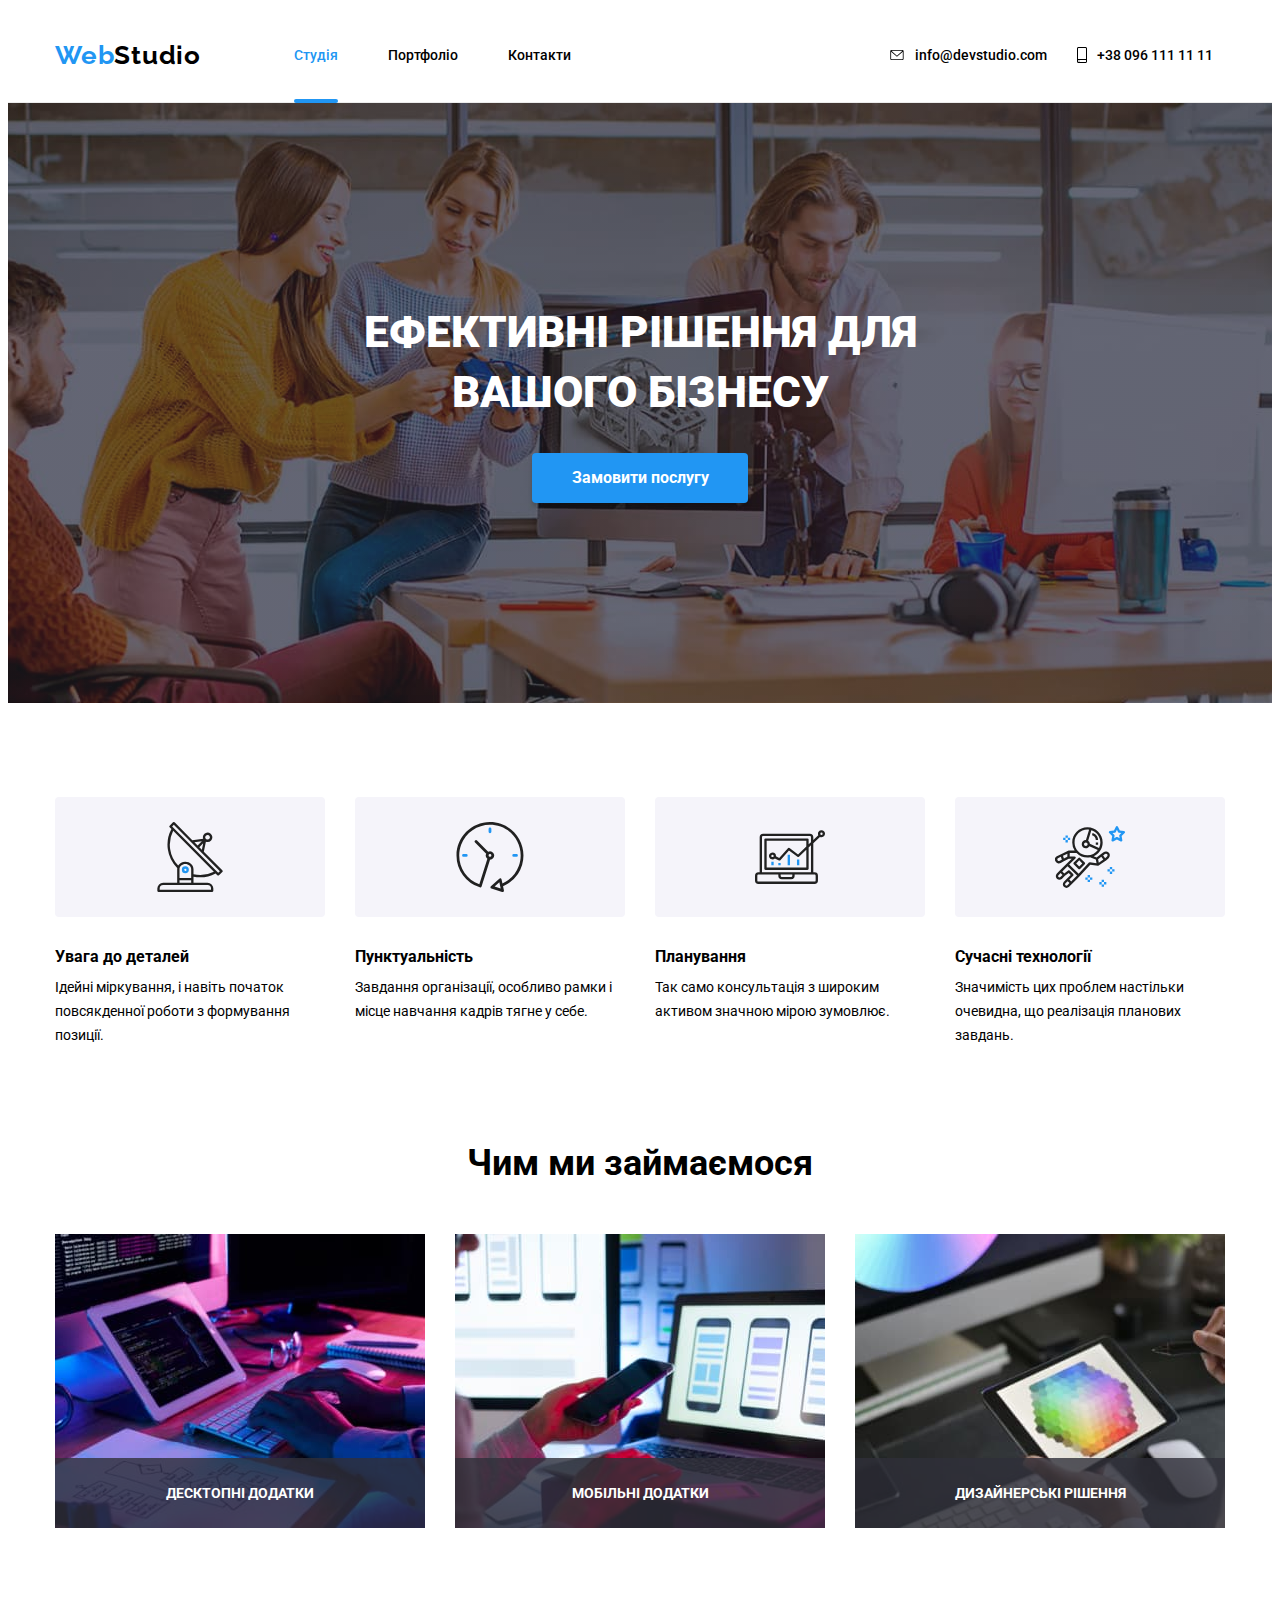
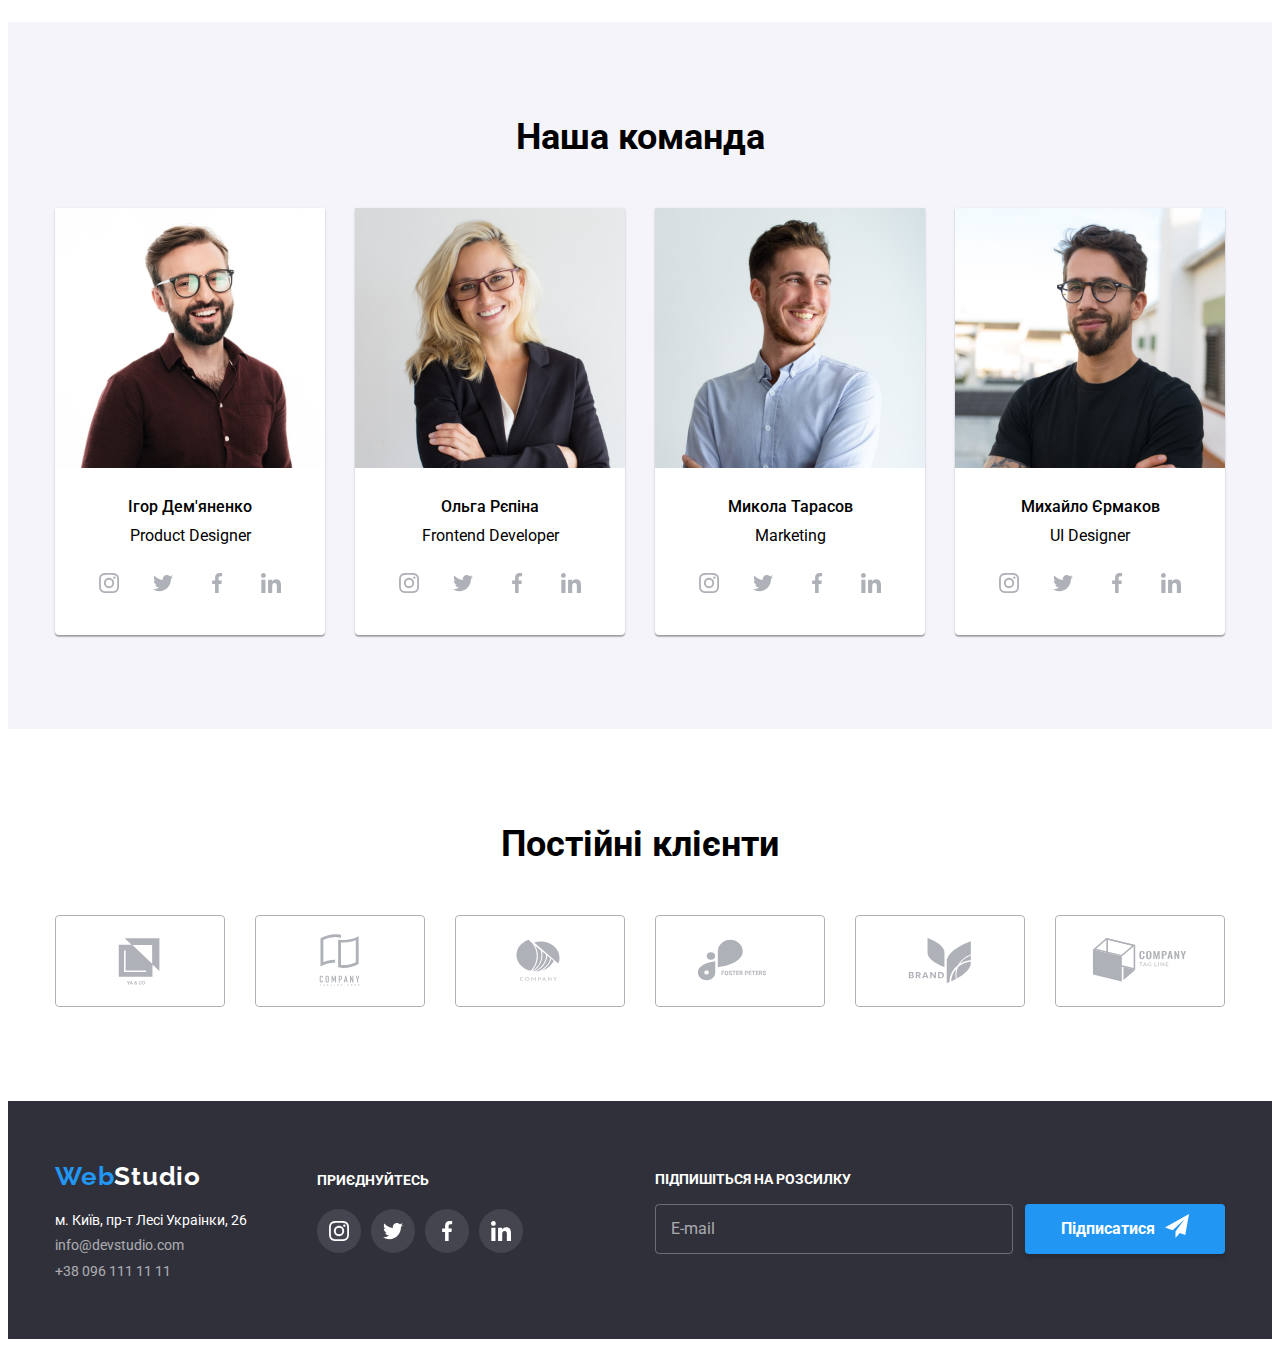
==== commit 4f3a1761: "flex" ====
--- a/index.html
+++ b/index.html
@@ -459,18 +459,15 @@
                   <span class="footer-form-label">E-mail</span></label
                 >
               </div>
-
-              <div class="footer-submit-flex">
-                <button
-                  class="btn-studia form-submit footer-form-submit"
-                  type="submit"
-                >
-                  Підписатися
-                  <svg class="icon-footer-social" width="24" height="24">
-                    <use href="./images/icons.svg#icon-send"></use>
-                  </svg>
-                </button>
-              </div>
+              <button
+                class="btn-studia form-submit footer-form-submit"
+                type="submit"
+              >
+                Підписатися
+                <svg class="icon-footer-social" width="24" height="24">
+                  <use href="./images/icons.svg#icon-send"></use>
+                </svg>
+              </button>
             </form>
           </div>
         </div>
--- a/css/styles.css
+++ b/css/styles.css
@@ -720,14 +720,13 @@
   position: absolute;
   bottom: 0;
   right: 0;
-}
-
-.footer-submit-flex {
-  display: flex;
-  justify-content: center;
-  align-items: center;
+  padding: 10px 24px;
+  display: flex;
+  align-content: center;
+  justify-content: center;
   gap: 10px;
 }
+
 /* PORTFOLIO PAGE */
 /* button portfolio */
 .btn-portfolio {
